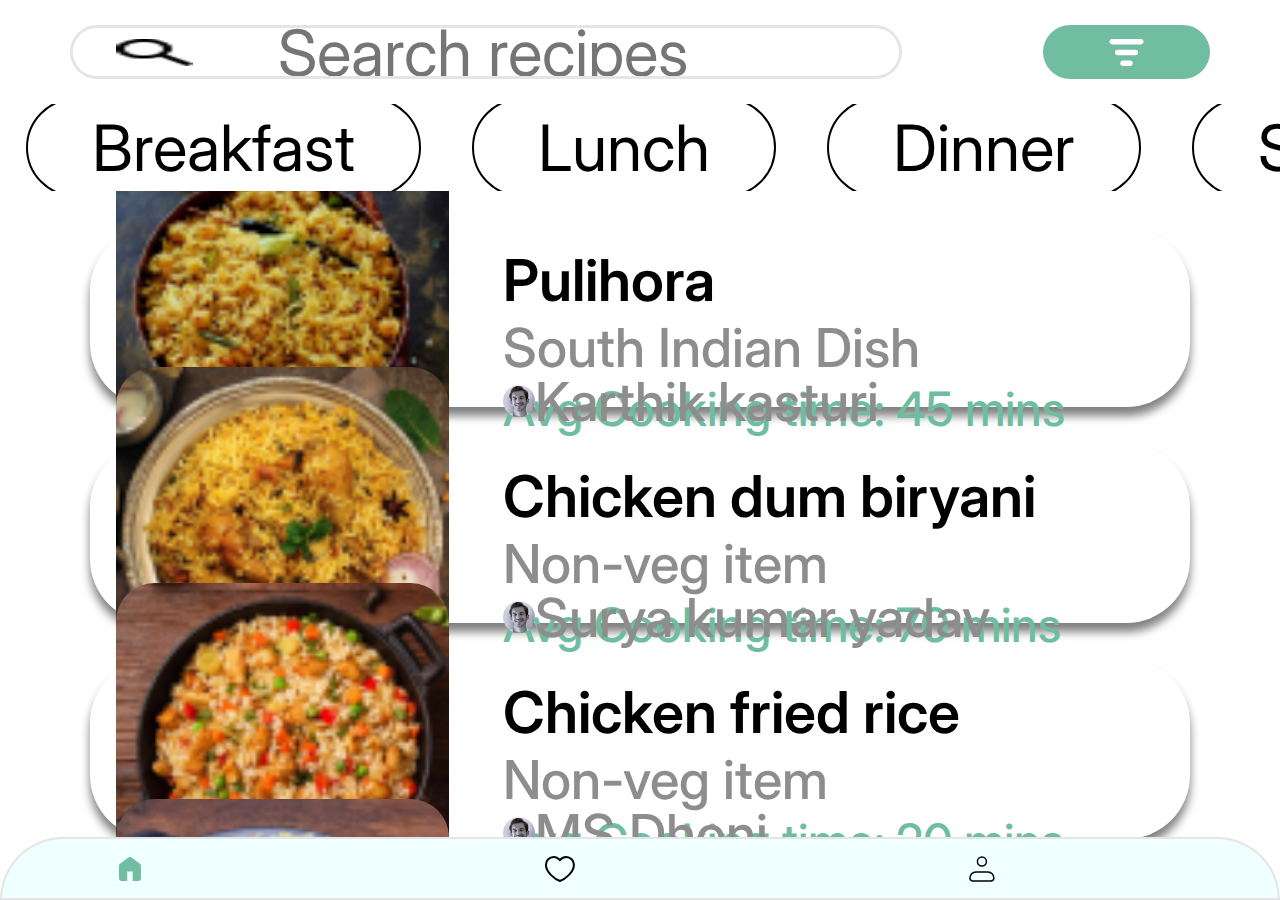
==== index.html @ 42c7aca4 "FifthUppdate" ====
<!DOCTYPE html>
<html lang="en">
<head>
    <meta charset="UTF-8">
    <meta name="viewport" content="width=device-width, initial-scale=1.0">
    <title>EatBetter</title>
    <link rel="stylesheet" href="CSS/reset.css">
    <link rel="stylesheet" href="CSS/style.css">
    <link rel="preconnect" href="https://fonts.googleapis.com">
    <link rel="preconnect" href="https://fonts.gstatic.com" crossorigin>
    <link href="https://fonts.googleapis.com/css2?family=Inter:wght@300;400;500&display=swap" rel="stylesheet">
</head>
<body>
    <section class="search-line">
        <div class="search">
            <img src="../IMG/loop.png" alt="" class="loop">
            <form action="" class="search-area">
                <input type="text" class="search-text" placeholder="Search recipes">
            </form>
        </div>
        <div class="search-button"> 
            <img src="../IMG/search.svg" alt="">
        </div>
    </section>

    <header class="meals">
        <div class="meal"><p>Breakfast</p></div>
        <div class="meal"><p>Lunch</p></div>
        <div class="meal"><p>Dinner</p></div>
        <div class="meal"><p>Supper</p></div>
    </header>

    <main>
        <div class="card" name="Pulihora">
            <section class="card-image">
                <img src="../IMG/Pulihora.png" alt="">
            </section>
            <section class="about">
                <header class="card-header">Pulihora</header>
                <section class="card-main">
                    <p class="dish-nation">South Indian Dish</p>
                    <p class="time-cooking">Avg Cooking time: 45 mins</p>
                </section>
                <footer class="card-footer">
                    <img src="../IMG/Ellipse 18.png" alt="" class="profile">
                    <p class="dish-maker">Karthik kasturi</p>
                </footer>
            </section>
        </div>
        <div class="card" name="Chicken dum biryani">
            <section class="card-image">
                <img src="../IMG/Chicken dum biryani.png" alt="">
            </section>
            <section class="about">
                <header class="card-header">Chicken dum biryani</header>
                <section class="card-main">
                    <p class="dish-nation">Non-veg item</p>
                    <p class="time-cooking">Avg Cooking time: 70 mins</p>
                </section>
                <footer class="card-footer">
                    <img src="../IMG/Ellipse 18.png" alt="" class="profile">
                    <p class="dish-maker">Surya kumar yadav</p>
                </footer>
            </section>
        </div>
        <div class="card" name="Chicken fried rice">
            <section class="card-image">
                <img src="../IMG/Chicken fried rice.png" alt="">
            </section>
            <section class="about">
                <header class="card-header">Chicken fried rice</header>
                <section class="card-main">
                    <p class="dish-nation">Non-veg item</p>
                    <p class="time-cooking">Avg Cooking time: 20 mins</p>
                </section>
                <footer class="card-footer">
                    <img src="../IMG/Ellipse 18.png" alt="" class="profile">
                    <p class="dish-maker">MS Dhoni</p>
                </footer>
            </section>
        </div>
        <div class="card" name="Kaju biryani">
            <section class="card-image">
                <img src="../IMG/Kaju biryani.png" alt="">
            </section>
            <section class="about">
                <header class="card-header">Kaju biryani</header>
                <section class="card-main">
                    <p class="dish-nation">South Indian Dish</p>
                    <p class="time-cooking">Avg Cooking time: 35 mins</p>
                </section>
                <footer class="card-footer">
                    <img src="../IMG/Ellipse 18.png" alt="" class="profile" >
                    <p class="dish-maker">Shanky</p>
                </footer>
            </section>
        </div>
        <div class="card" name="Borsch">
            <section class="card-image">
                <img src="../IMG/Borsch.jpg" alt="">
            </section>
            <section class="about">
                <header class="card-header">Borsch</header>
                <section class="card-main">
                    <p class="dish-nation">a Real Slavian Dish</p>
                    <p class="time-cooking">Avg Cooking time: 60 mins</p>
                </section>
                <footer class="card-footer">
                    <img src="../IMG/Ellipse 18.png" alt="" class="profile" >
                    <p class="dish-maker">Babushka</p>
                </footer>
            </section>
        </div>
    </main>

    <footer class="main-footer">
        <div class="chapter"><img src="../IMG/Vector.svg" alt=""></div>
        <div class="chapter"><img src="../IMG/Vector-1.svg" alt=""></div>
        <div class="chapter"><img src="../IMG/personPage.svg" alt=""></div>
    </footer>

    <script src="JS/script.js"></script>
</body>
</html>
---- CSS/style.css ----
body{
    height: 100vh;
    width: 100vw;
    display: flex;
    flex-direction: column;
    justify-content: space-between;
    padding-bottom: 7vh;
}

.main-footer{
    position: fixed;
    bottom: 0;
    left: 0;
    width: 100%;
    height: 7vh;
    display: flex;
    justify-content: space-around;
    align-items: center;
    border: 2px solid #E5E5E5;
    border-radius: 5vw 5vw 0px 0px;
    background-color: azure;
}

.chapter{
    width: 15vw;
}

.search-line{
    height: 12vh;
    width: 100%;
    display: flex;
    justify-content: space-around;
    align-items: center;
}

.search{
    width: 65vw;
    height: 6vh;
    border-radius: 4vw;
    border: 3px solid #E5E5E5;
    display: flex;
    justify-content: space-around;
    align-items: center;
}

.search-button{
    width: 13vw;
    height: 6vh;
    background-color: #70BDA1;
    border-radius: 3vw;
    display: flex;
    justify-content: center;
    align-items: center;
}

.search-button img{
    width: 50%;
    height: 50%;
}

.loop{
    width: 6vw;
    height: 3vh;
}

.search-area{
    width: 70%;
    height: 100%;
}

.meals{
    height: 10vh;
    width: 100%;
    display: flex;
    align-items: center;
    overflow: scroll;
}

.meal{
    padding: 1vh 5vw;
    border-radius: 5vw;
    border: 2px solid black;
    margin: 0 2vw;
}

.meal p{
    font-size: 5vw;
    font-family: 'Inter', sans-serif;
}

main{
    height: 80%;
}

.search-text{
    width: 97%;
    height: 100%;
    font-size: 5vw;
    font-family: 'Inter', sans-serif;
}

.display-none{
    display: none !important;
}

.card{
    display: block;
    margin: 4vh 0vw ;
    width: 100%;
    height: 20vh;
    border-radius: 5vw;
    display: flex;
    justify-content: space-around;
    box-shadow: 0vw 1vh 10px grey;
    background-color: white;
}
.card-header {
    font-family: 'Inter', sans-serif;
    font-weight: 600;
    font-size: 4.5vw;
}

.dish-nation, .dish-maker{
    font-family: 'Inter', sans-serif;
    font-weight: 500;
    font-size: 4.2vw;
    color: #8D8D8D;
}

.time-cooking{
    font-family: 'Inter', sans-serif;
    font-weight: 500;
    font-size: 3.7vw;
    color: #6FBDA1;
}


.about{
    width: 60%;
    height: 100%;
    padding: 2vh 0vw;
    display: flex;
    flex-direction: column;
    justify-content: space-between;
}

.card-image{
    display: flex;
    align-items: center;
}
.card-main{
    height: 45%;
    display: flex;
    flex-direction: column;
    justify-content: space-around;
}

.card-image img{
    width: 26vw;
    border-radius: 3vw;
}

.card-footer{
    height: 30%;
    display: flex;
    align-items: center;
}

main{
    overflow: scroll;
    padding: 0vh 7vw;
    width: 100%;
    
}
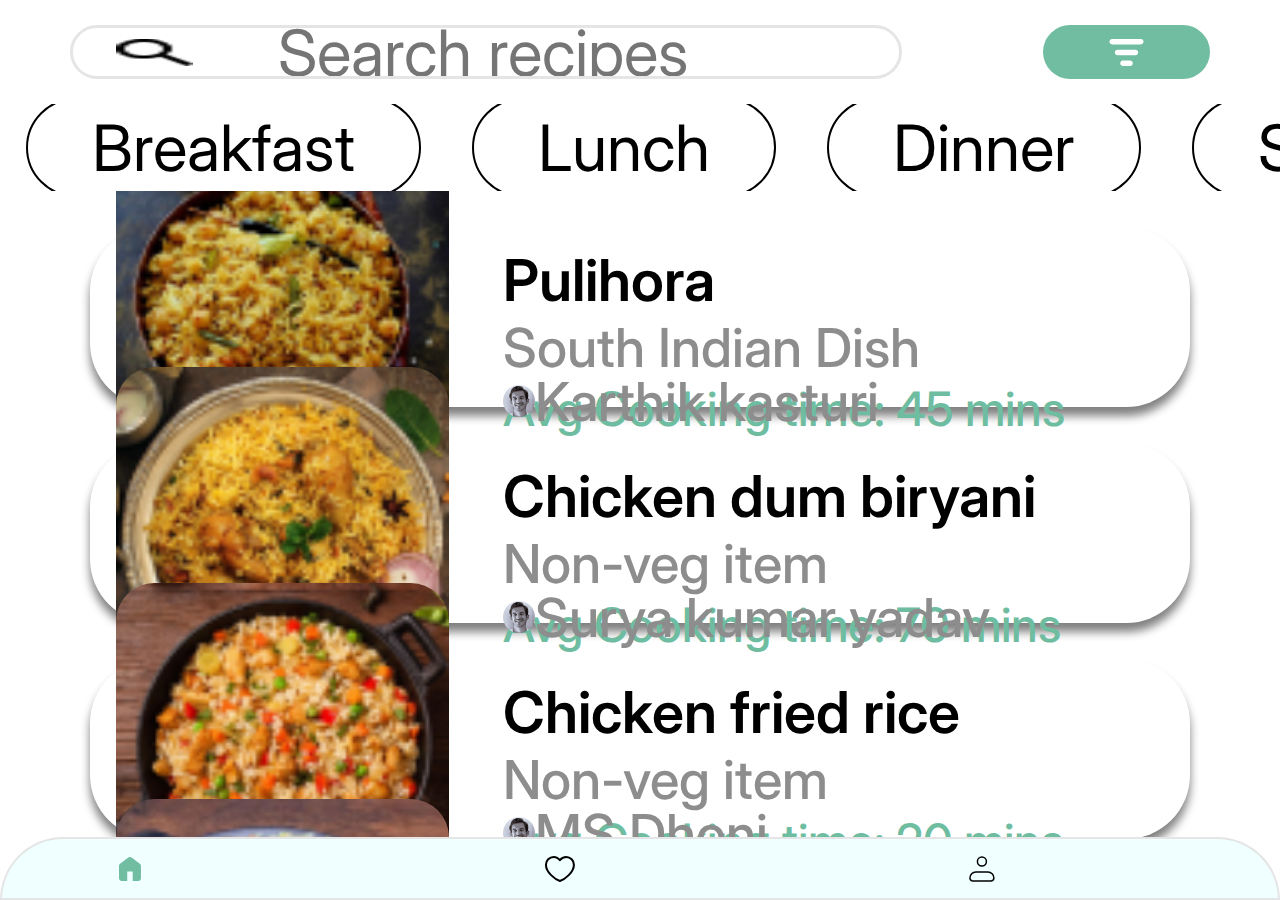
==== commit 6f178020: "SixthUppdate" ====
--- a/index.html
+++ b/index.html
@@ -13,13 +13,13 @@
 <body>
     <section class="search-line">
         <div class="search">
-            <img src="../IMG/loop.png" alt="" class="loop">
+            <img src="IMG/loop.png" alt="" class="loop">
             <form action="" class="search-area">
                 <input type="text" class="search-text" placeholder="Search recipes">
             </form>
         </div>
         <div class="search-button"> 
-            <img src="../IMG/search.svg" alt="">
+            <img src="IMG/search.svg" alt="">
         </div>
     </section>
 
@@ -33,7 +33,7 @@
     <main>
         <div class="card" name="Pulihora">
             <section class="card-image">
-                <img src="../IMG/Pulihora.png" alt="">
+                <img src="IMG/Pulihora.png" alt="">
             </section>
             <section class="about">
                 <header class="card-header">Pulihora</header>
@@ -42,14 +42,14 @@
                     <p class="time-cooking">Avg Cooking time: 45 mins</p>
                 </section>
                 <footer class="card-footer">
-                    <img src="../IMG/Ellipse 18.png" alt="" class="profile">
+                    <img src="IMG/Ellipse 18.png" alt="" class="profile">
                     <p class="dish-maker">Karthik kasturi</p>
                 </footer>
             </section>
         </div>
         <div class="card" name="Chicken dum biryani">
             <section class="card-image">
-                <img src="../IMG/Chicken dum biryani.png" alt="">
+                <img src="IMG/Chicken dum biryani.png" alt="">
             </section>
             <section class="about">
                 <header class="card-header">Chicken dum biryani</header>
@@ -58,14 +58,14 @@
                     <p class="time-cooking">Avg Cooking time: 70 mins</p>
                 </section>
                 <footer class="card-footer">
-                    <img src="../IMG/Ellipse 18.png" alt="" class="profile">
+                    <img src="IMG/Ellipse 18.png" alt="" class="profile">
                     <p class="dish-maker">Surya kumar yadav</p>
                 </footer>
             </section>
         </div>
         <div class="card" name="Chicken fried rice">
             <section class="card-image">
-                <img src="../IMG/Chicken fried rice.png" alt="">
+                <img src="IMG/Chicken fried rice.png" alt="">
             </section>
             <section class="about">
                 <header class="card-header">Chicken fried rice</header>
@@ -74,14 +74,14 @@
                     <p class="time-cooking">Avg Cooking time: 20 mins</p>
                 </section>
                 <footer class="card-footer">
-                    <img src="../IMG/Ellipse 18.png" alt="" class="profile">
+                    <img src="IMG/Ellipse 18.png" alt="" class="profile">
                     <p class="dish-maker">MS Dhoni</p>
                 </footer>
             </section>
         </div>
         <div class="card" name="Kaju biryani">
             <section class="card-image">
-                <img src="../IMG/Kaju biryani.png" alt="">
+                <img src="IMG/Kaju biryani.png" alt="">
             </section>
             <section class="about">
                 <header class="card-header">Kaju biryani</header>
@@ -90,14 +90,14 @@
                     <p class="time-cooking">Avg Cooking time: 35 mins</p>
                 </section>
                 <footer class="card-footer">
-                    <img src="../IMG/Ellipse 18.png" alt="" class="profile" >
+                    <img src="IMG/Ellipse 18.png" alt="" class="profile" >
                     <p class="dish-maker">Shanky</p>
                 </footer>
             </section>
         </div>
         <div class="card" name="Borsch">
             <section class="card-image">
-                <img src="../IMG/Borsch.jpg" alt="">
+                <img src="IMG/Borsch.jpg" alt="">
             </section>
             <section class="about">
                 <header class="card-header">Borsch</header>
@@ -106,7 +106,7 @@
                     <p class="time-cooking">Avg Cooking time: 60 mins</p>
                 </section>
                 <footer class="card-footer">
-                    <img src="../IMG/Ellipse 18.png" alt="" class="profile" >
+                    <img src="IMG/Ellipse 18.png" alt="" class="profile" >
                     <p class="dish-maker">Babushka</p>
                 </footer>
             </section>
@@ -114,9 +114,9 @@
     </main>
 
     <footer class="main-footer">
-        <div class="chapter"><img src="../IMG/Vector.svg" alt=""></div>
-        <div class="chapter"><img src="../IMG/Vector-1.svg" alt=""></div>
-        <div class="chapter"><img src="../IMG/personPage.svg" alt=""></div>
+        <div class="chapter"><img src="IMG/Vector.svg" alt=""></div>
+        <div class="chapter"><img src="IMG/Vector-1.svg" alt=""></div>
+        <div class="chapter"><img src="IMG/personPage.svg" alt=""></div>
     </footer>
 
     <script src="JS/script.js"></script>
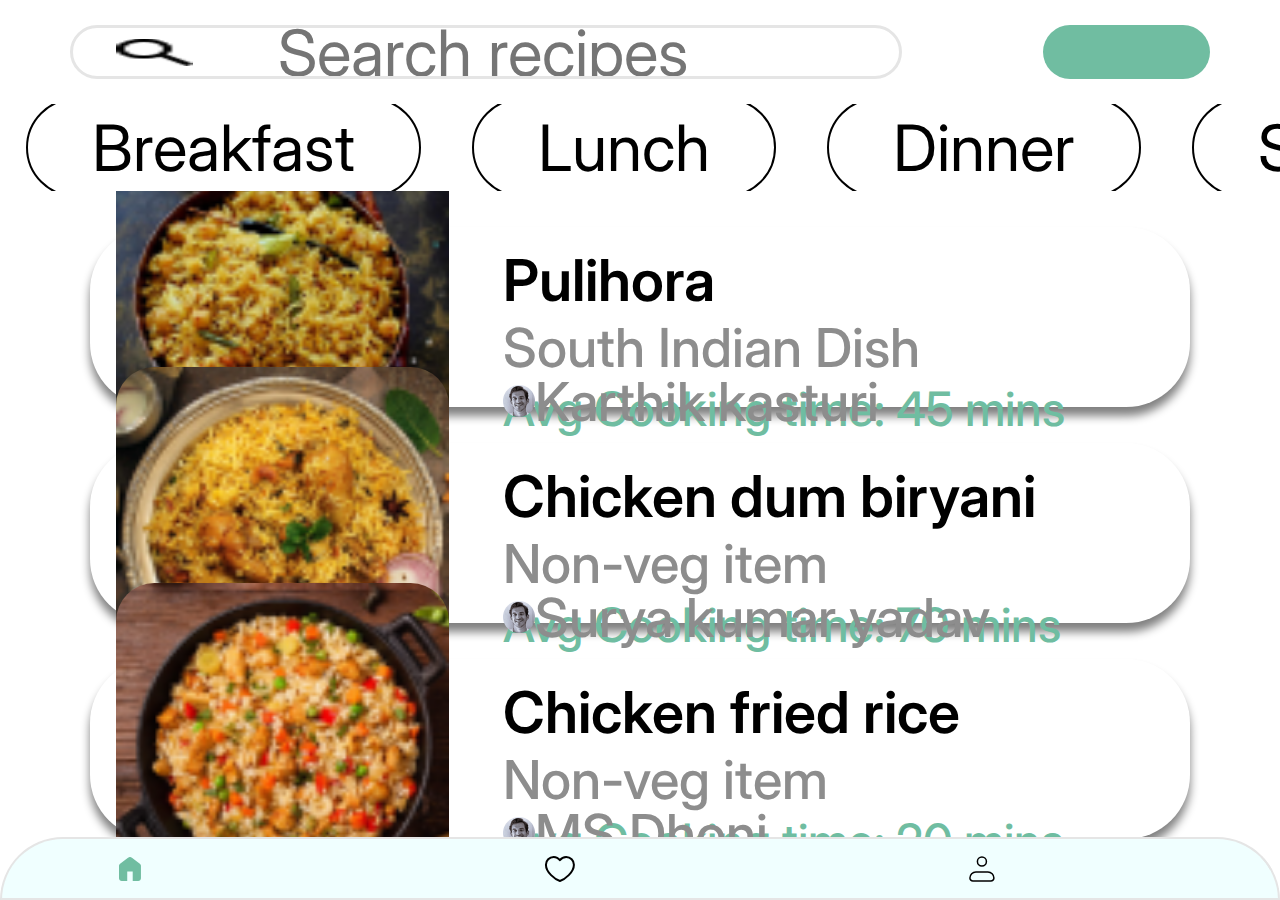
==== commit 36d25bb1: "7" ====
--- a/index.html
+++ b/index.html
@@ -13,13 +13,13 @@
 <body>
     <section class="search-line">
         <div class="search">
-            <img src="IMG/loop.png" alt="" class="loop">
+            <img src="/IMG/loop.png" alt="" class="loop">
             <form action="" class="search-area">
                 <input type="text" class="search-text" placeholder="Search recipes">
             </form>
         </div>
         <div class="search-button"> 
-            <img src="IMG/search.svg" alt="">
+            
         </div>
     </section>
 
@@ -33,7 +33,7 @@
     <main>
         <div class="card" name="Pulihora">
             <section class="card-image">
-                <img src="IMG/Pulihora.png" alt="">
+                <img src="/IMG/Pulihora.png" alt="">
             </section>
             <section class="about">
                 <header class="card-header">Pulihora</header>
@@ -42,14 +42,14 @@
                     <p class="time-cooking">Avg Cooking time: 45 mins</p>
                 </section>
                 <footer class="card-footer">
-                    <img src="IMG/Ellipse 18.png" alt="" class="profile">
+                    <img src="/IMG/Ellipse 18.png" alt="" class="profile">
                     <p class="dish-maker">Karthik kasturi</p>
                 </footer>
             </section>
         </div>
         <div class="card" name="Chicken dum biryani">
             <section class="card-image">
-                <img src="IMG/Chicken dum biryani.png" alt="">
+                <img src="/IMG/Chicken dum biryani.png" alt="">
             </section>
             <section class="about">
                 <header class="card-header">Chicken dum biryani</header>
@@ -58,14 +58,14 @@
                     <p class="time-cooking">Avg Cooking time: 70 mins</p>
                 </section>
                 <footer class="card-footer">
-                    <img src="IMG/Ellipse 18.png" alt="" class="profile">
+                    <img src="/IMG/Ellipse 18.png" alt="" class="profile">
                     <p class="dish-maker">Surya kumar yadav</p>
                 </footer>
             </section>
         </div>
         <div class="card" name="Chicken fried rice">
             <section class="card-image">
-                <img src="IMG/Chicken fried rice.png" alt="">
+                <img src="/IMG/Chicken fried rice.png" alt="">
             </section>
             <section class="about">
                 <header class="card-header">Chicken fried rice</header>
@@ -74,14 +74,14 @@
                     <p class="time-cooking">Avg Cooking time: 20 mins</p>
                 </section>
                 <footer class="card-footer">
-                    <img src="IMG/Ellipse 18.png" alt="" class="profile">
+                    <img src="/IMG/Ellipse 18.png" alt="" class="profile">
                     <p class="dish-maker">MS Dhoni</p>
                 </footer>
             </section>
         </div>
         <div class="card" name="Kaju biryani">
             <section class="card-image">
-                <img src="IMG/Kaju biryani.png" alt="">
+                <img src="/MG/Kaju biryani.png" alt="">
             </section>
             <section class="about">
                 <header class="card-header">Kaju biryani</header>
@@ -90,14 +90,14 @@
                     <p class="time-cooking">Avg Cooking time: 35 mins</p>
                 </section>
                 <footer class="card-footer">
-                    <img src="IMG/Ellipse 18.png" alt="" class="profile" >
+                    <img src="/IMG/Ellipse 18.png" alt="" class="profile" >
                     <p class="dish-maker">Shanky</p>
                 </footer>
             </section>
         </div>
         <div class="card" name="Borsch">
             <section class="card-image">
-                <img src="IMG/Borsch.jpg" alt="">
+                <img src="/IMG/Borsch.jpg" alt="">
             </section>
             <section class="about">
                 <header class="card-header">Borsch</header>
@@ -106,7 +106,7 @@
                     <p class="time-cooking">Avg Cooking time: 60 mins</p>
                 </section>
                 <footer class="card-footer">
-                    <img src="IMG/Ellipse 18.png" alt="" class="profile" >
+                    <img src="/IMG/Ellipse 18.png" alt="" class="profile" >
                     <p class="dish-maker">Babushka</p>
                 </footer>
             </section>
@@ -114,9 +114,9 @@
     </main>
 
     <footer class="main-footer">
-        <div class="chapter"><img src="IMG/Vector.svg" alt=""></div>
-        <div class="chapter"><img src="IMG/Vector-1.svg" alt=""></div>
-        <div class="chapter"><img src="IMG/personPage.svg" alt=""></div>
+        <div class="chapter"><img src="/IMG/Vector.svg" alt=""></div>
+        <div class="chapter"><img src="/IMG/Vector-1.svg" alt=""></div>
+        <div class="chapter"><img src="/IMG/personPage.svg" alt=""></div>
     </footer>
 
     <script src="JS/script.js"></script>
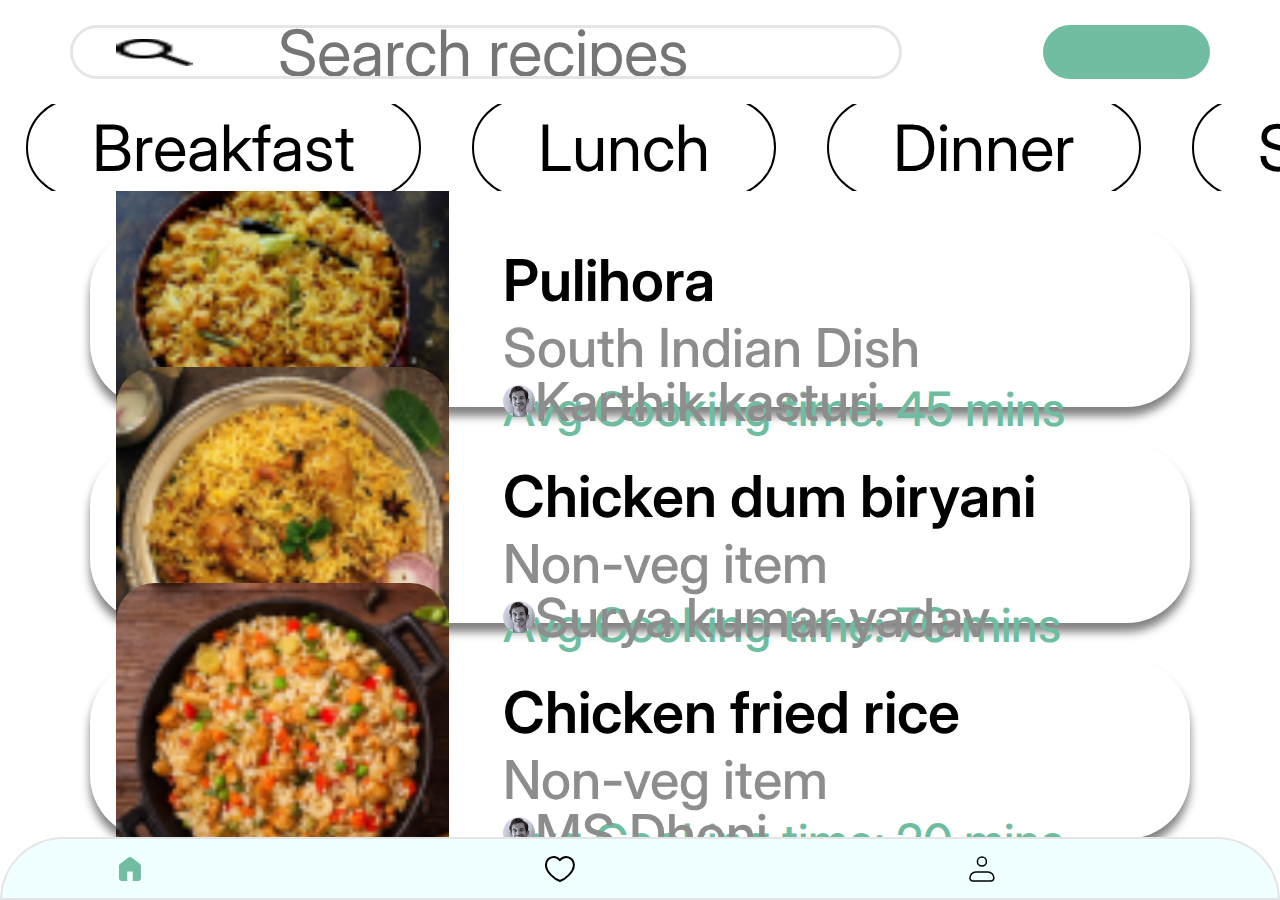
==== commit b46dfb8e: "8" ====
--- a/index.html
+++ b/index.html
@@ -13,7 +13,7 @@
 <body>
     <section class="search-line">
         <div class="search">
-            <img src="/IMG/loop.png" alt="" class="loop">
+            <img src="IMG/loop.png" alt="" class="loop">
             <form action="" class="search-area">
                 <input type="text" class="search-text" placeholder="Search recipes">
             </form>
@@ -33,7 +33,7 @@
     <main>
         <div class="card" name="Pulihora">
             <section class="card-image">
-                <img src="/IMG/Pulihora.png" alt="">
+                <img src="IMG/Pulihora.png" alt="">
             </section>
             <section class="about">
                 <header class="card-header">Pulihora</header>
@@ -42,14 +42,14 @@
                     <p class="time-cooking">Avg Cooking time: 45 mins</p>
                 </section>
                 <footer class="card-footer">
-                    <img src="/IMG/Ellipse 18.png" alt="" class="profile">
+                    <img src="IMG/Ellipse 18.png" alt="" class="profile">
                     <p class="dish-maker">Karthik kasturi</p>
                 </footer>
             </section>
         </div>
         <div class="card" name="Chicken dum biryani">
             <section class="card-image">
-                <img src="/IMG/Chicken dum biryani.png" alt="">
+                <img src="IMG/Chicken dum biryani.png" alt="">
             </section>
             <section class="about">
                 <header class="card-header">Chicken dum biryani</header>
@@ -58,14 +58,14 @@
                     <p class="time-cooking">Avg Cooking time: 70 mins</p>
                 </section>
                 <footer class="card-footer">
-                    <img src="/IMG/Ellipse 18.png" alt="" class="profile">
+                    <img src="IMG/Ellipse 18.png" alt="" class="profile">
                     <p class="dish-maker">Surya kumar yadav</p>
                 </footer>
             </section>
         </div>
         <div class="card" name="Chicken fried rice">
             <section class="card-image">
-                <img src="/IMG/Chicken fried rice.png" alt="">
+                <img src="IMG/Chicken fried rice.png" alt="">
             </section>
             <section class="about">
                 <header class="card-header">Chicken fried rice</header>
@@ -74,14 +74,14 @@
                     <p class="time-cooking">Avg Cooking time: 20 mins</p>
                 </section>
                 <footer class="card-footer">
-                    <img src="/IMG/Ellipse 18.png" alt="" class="profile">
+                    <img src="IMG/Ellipse 18.png" alt="" class="profile">
                     <p class="dish-maker">MS Dhoni</p>
                 </footer>
             </section>
         </div>
         <div class="card" name="Kaju biryani">
             <section class="card-image">
-                <img src="/MG/Kaju biryani.png" alt="">
+                <img src="MG/Kaju biryani.png" alt="">
             </section>
             <section class="about">
                 <header class="card-header">Kaju biryani</header>
@@ -90,14 +90,14 @@
                     <p class="time-cooking">Avg Cooking time: 35 mins</p>
                 </section>
                 <footer class="card-footer">
-                    <img src="/IMG/Ellipse 18.png" alt="" class="profile" >
+                    <img src="IMG/Ellipse 18.png" alt="" class="profile" >
                     <p class="dish-maker">Shanky</p>
                 </footer>
             </section>
         </div>
         <div class="card" name="Borsch">
             <section class="card-image">
-                <img src="/IMG/Borsch.jpg" alt="">
+                <img src="IMG/Borsch.jpg" alt="">
             </section>
             <section class="about">
                 <header class="card-header">Borsch</header>
@@ -106,7 +106,7 @@
                     <p class="time-cooking">Avg Cooking time: 60 mins</p>
                 </section>
                 <footer class="card-footer">
-                    <img src="/IMG/Ellipse 18.png" alt="" class="profile" >
+                    <img src="IMG/Ellipse 18.png" alt="" class="profile" >
                     <p class="dish-maker">Babushka</p>
                 </footer>
             </section>
@@ -114,9 +114,9 @@
     </main>
 
     <footer class="main-footer">
-        <div class="chapter"><img src="/IMG/Vector.svg" alt=""></div>
-        <div class="chapter"><img src="/IMG/Vector-1.svg" alt=""></div>
-        <div class="chapter"><img src="/IMG/personPage.svg" alt=""></div>
+        <div class="chapter"><img src="IMG/Vector.svg" alt=""></div>
+        <div class="chapter"><img src="IMG/Vector-1.svg" alt=""></div>
+        <div class="chapter"><img src="IMG/personPage.svg" alt=""></div>
     </footer>
 
     <script src="JS/script.js"></script>
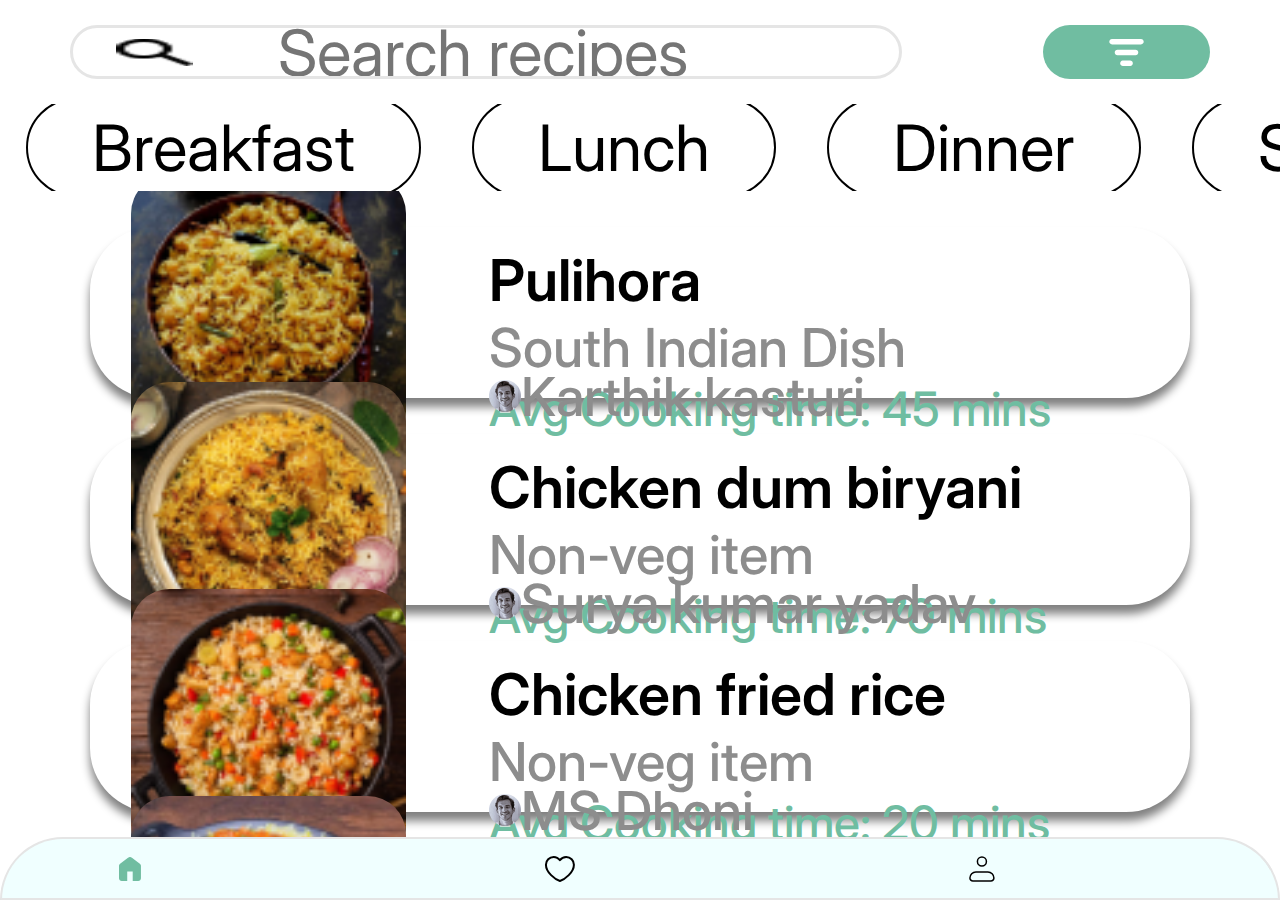
==== commit dbb1ee72: "Beta-Changes" ====
--- a/index.html
+++ b/index.html
@@ -13,13 +13,13 @@
 <body>
     <section class="search-line">
         <div class="search">
-            <img src="IMG/loop.png" alt="" class="loop">
+            <img src="/IMG/loop.png" alt="" class="loop">
             <form action="" class="search-area">
                 <input type="text" class="search-text" placeholder="Search recipes">
             </form>
         </div>
         <div class="search-button"> 
-            
+            <img src="/IMG/Search-Button -IMG.svg" alt="">
         </div>
     </section>
 
@@ -81,7 +81,7 @@
         </div>
         <div class="card" name="Kaju biryani">
             <section class="card-image">
-                <img src="MG/Kaju biryani.png" alt="">
+                <img src="/IMG/Kaju biryani.png" alt="">
             </section>
             <section class="about">
                 <header class="card-header">Kaju biryani</header>
--- a/CSS/style.css
+++ b/CSS/style.css
@@ -54,7 +54,7 @@
 }
 
 .search-button img{
-    width: 50%;
+    width: 40%;
     height: 50%;
 }
 
@@ -107,10 +107,11 @@
     display: block;
     margin: 4vh 0vw ;
     width: 100%;
-    height: 20vh;
+    height: 19vh;
     border-radius: 5vw;
     display: flex;
     justify-content: space-around;
+    align-items: center;
     box-shadow: 0vw 1vh 10px grey;
     background-color: white;
 }
@@ -147,6 +148,8 @@
 .card-image{
     display: flex;
     align-items: center;
+    width: 25%;
+    height: 90%;
 }
 .card-main{
     height: 45%;
@@ -156,7 +159,7 @@
 }
 
 .card-image img{
-    width: 26vw;
+    width: 100%;
     border-radius: 3vw;
 }
 
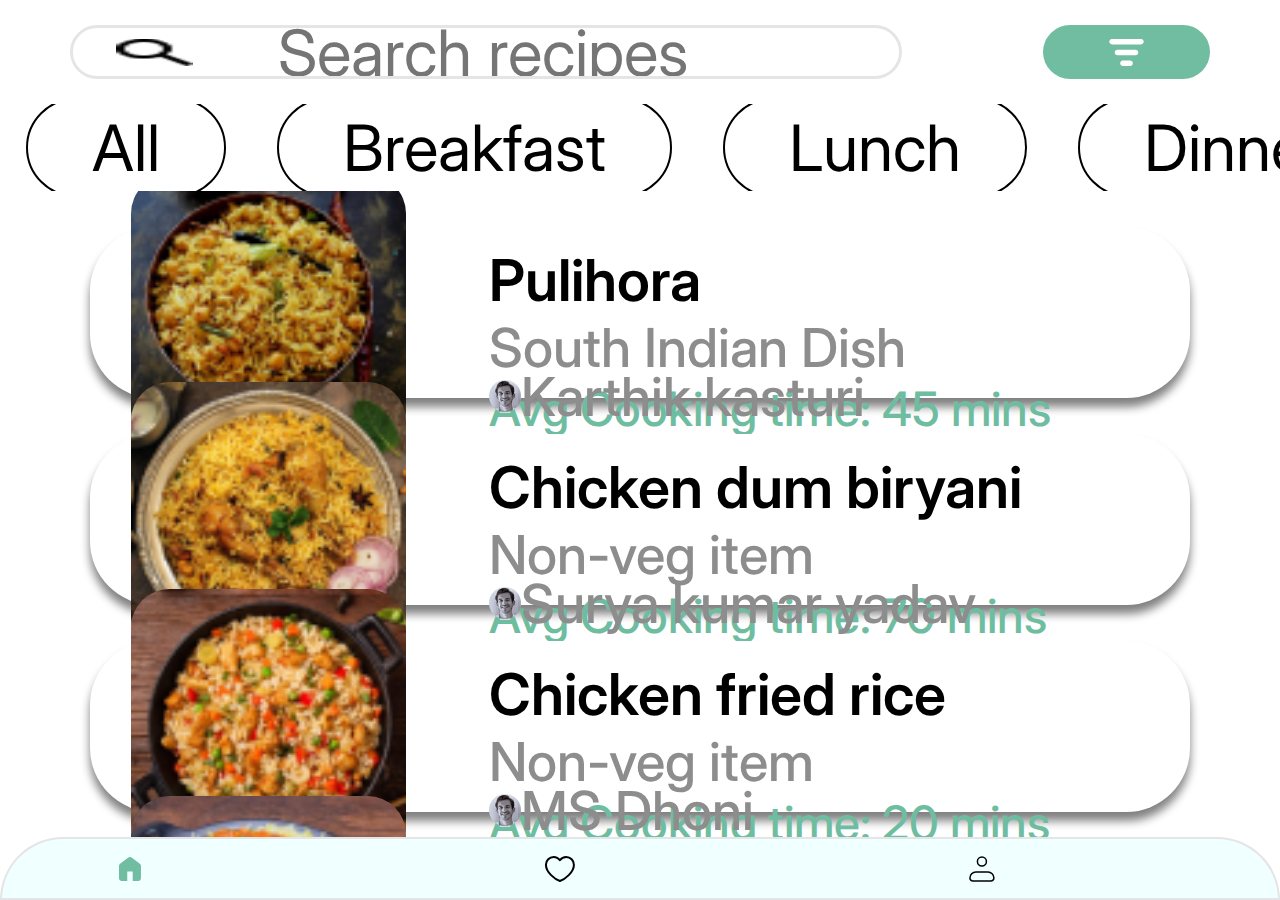
==== commit a901df55: "Release" ====
--- a/index.html
+++ b/index.html
@@ -24,14 +24,15 @@
     </section>
 
     <header class="meals">
-        <div class="meal"><p>Breakfast</p></div>
-        <div class="meal"><p>Lunch</p></div>
-        <div class="meal"><p>Dinner</p></div>
-        <div class="meal"><p>Supper</p></div>
+        <div class="meal" id="All"><p>All</p></div>
+        <div class="meal" id="Breakfast"><p>Breakfast</p></div>
+        <div class="meal" id="Lunch"><p>Lunch</p></div>
+        <div class="meal" id="Dinner"><p>Dinner</p></div>
+        <div class="meal" id="Supper"><p>Supper</p></div>
     </header>
 
     <main>
-        <div class="card" name="Pulihora">
+        <div class="card" name="Pulihora" mealType="Dinner">
             <section class="card-image">
                 <img src="IMG/Pulihora.png" alt="">
             </section>
@@ -47,7 +48,7 @@
                 </footer>
             </section>
         </div>
-        <div class="card" name="Chicken dum biryani">
+        <div class="card" name="Chicken dum biryani"mealType="Breakfast">
             <section class="card-image">
                 <img src="IMG/Chicken dum biryani.png" alt="">
             </section>
@@ -63,7 +64,7 @@
                 </footer>
             </section>
         </div>
-        <div class="card" name="Chicken fried rice">
+        <div class="card" name="Chicken fried rice" mealType="Supper">
             <section class="card-image">
                 <img src="IMG/Chicken fried rice.png" alt="">
             </section>
@@ -79,7 +80,7 @@
                 </footer>
             </section>
         </div>
-        <div class="card" name="Kaju biryani">
+        <div class="card" name="Kaju biryani" mealType="Dinner">
             <section class="card-image">
                 <img src="/IMG/Kaju biryani.png" alt="">
             </section>
@@ -95,7 +96,7 @@
                 </footer>
             </section>
         </div>
-        <div class="card" name="Borsch">
+        <div class="card" name="Borsch" mealType="Lunch">
             <section class="card-image">
                 <img src="IMG/Borsch.jpg" alt="">
             </section>
--- a/CSS/style.css
+++ b/CSS/style.css
@@ -76,11 +76,18 @@
     overflow: scroll;
 }
 
+
 .meal{
     padding: 1vh 5vw;
     border-radius: 5vw;
     border: 2px solid black;
     margin: 0 2vw;
+}
+
+.meal-clicked{
+    background-color: #6FBDA1;
+    border: 2px solid #6FBDA1;
+    color: white;
 }
 
 .meal p{
@@ -114,7 +121,15 @@
     align-items: center;
     box-shadow: 0vw 1vh 10px grey;
     background-color: white;
+    transform: scale(1);
+    transition-duration: 0.3s;
 }
+
+.card:hover{
+    transform: scale(1.07);
+    transition-duration: 0.3s;
+}
+
 .card-header {
     font-family: 'Inter', sans-serif;
     font-weight: 600;
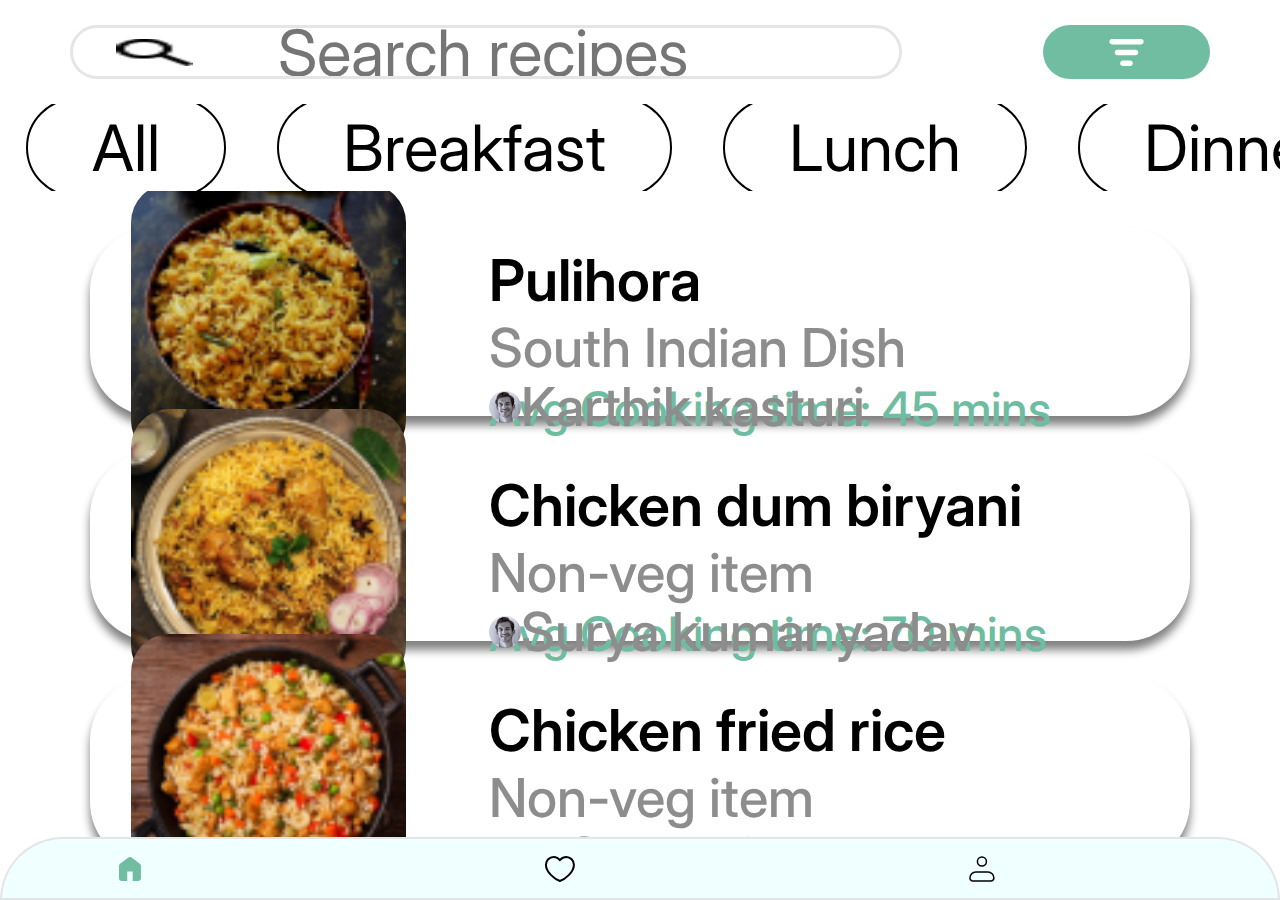
==== commit 5089371f: "Release1.1" ====
--- a/index.html
+++ b/index.html
@@ -13,13 +13,13 @@
 <body>
     <section class="search-line">
         <div class="search">
-            <img src="/IMG/loop.png" alt="" class="loop">
+            <img src="IMG/loop.png" alt="" class="loop">
             <form action="" class="search-area">
                 <input type="text" class="search-text" placeholder="Search recipes">
             </form>
         </div>
         <div class="search-button"> 
-            <img src="/IMG/Search-Button -IMG.svg" alt="">
+            <img src="IMG/Search-Button -IMG.svg" alt="">
         </div>
     </section>
 
@@ -82,7 +82,7 @@
         </div>
         <div class="card" name="Kaju biryani" mealType="Dinner">
             <section class="card-image">
-                <img src="/IMG/Kaju biryani.png" alt="">
+                <img src="IMG/Kaju biryani.png" alt="">
             </section>
             <section class="about">
                 <header class="card-header">Kaju biryani</header>
--- a/CSS/style.css
+++ b/CSS/style.css
@@ -114,7 +114,7 @@
     display: block;
     margin: 4vh 0vw ;
     width: 100%;
-    height: 19vh;
+    height: 21vh;
     border-radius: 5vw;
     display: flex;
     justify-content: space-around;
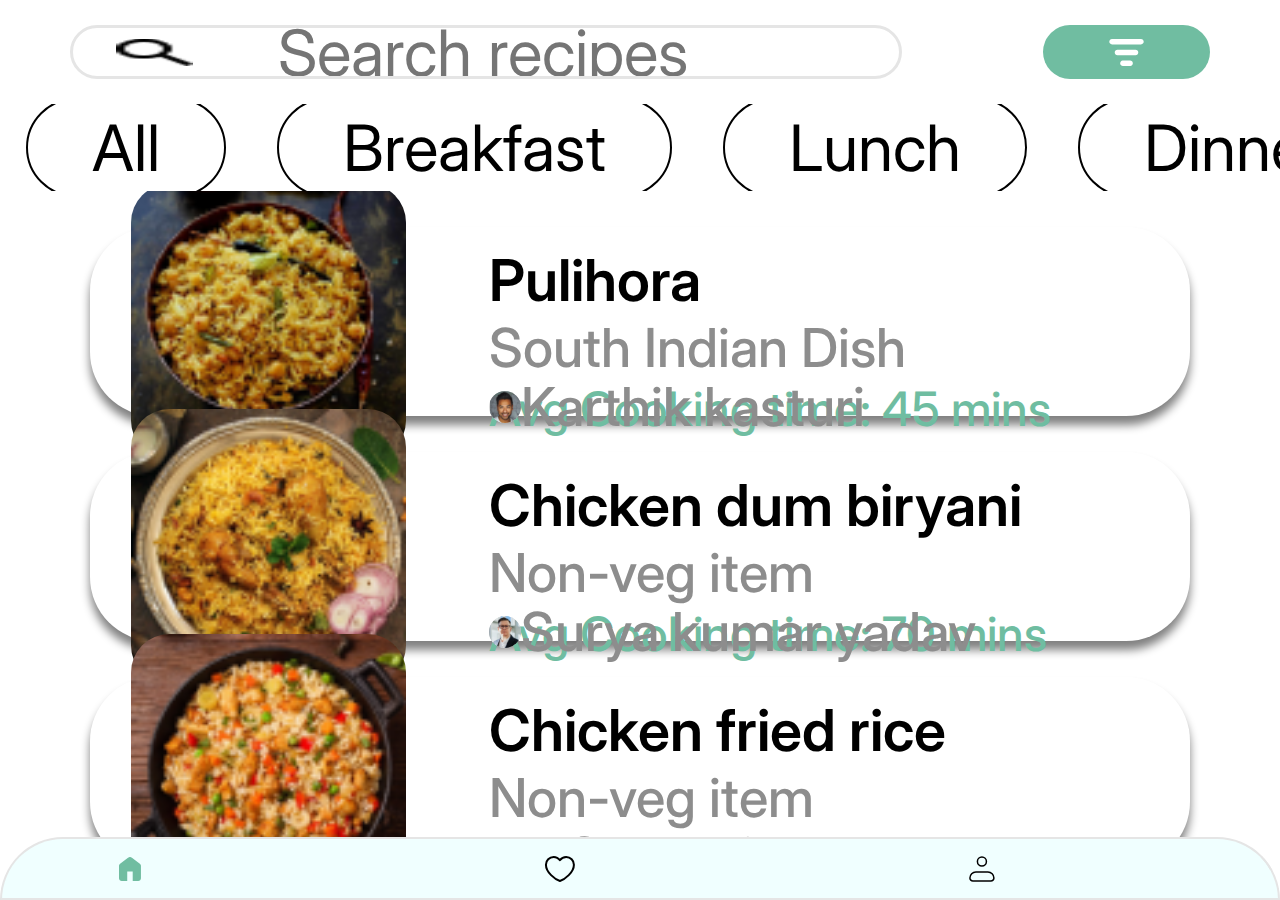
==== commit 2d961e21: "Release1.2" ====
--- a/index.html
+++ b/index.html
@@ -43,7 +43,7 @@
                     <p class="time-cooking">Avg Cooking time: 45 mins</p>
                 </section>
                 <footer class="card-footer">
-                    <img src="IMG/Ellipse 18.png" alt="" class="profile">
+                    <img src="IMG/man.svg" alt="" class="profile">
                     <p class="dish-maker">Karthik kasturi</p>
                 </footer>
             </section>
@@ -59,7 +59,7 @@
                     <p class="time-cooking">Avg Cooking time: 70 mins</p>
                 </section>
                 <footer class="card-footer">
-                    <img src="IMG/Ellipse 18.png" alt="" class="profile">
+                    <img src="IMG/man1.svg" alt="" class="profile">
                     <p class="dish-maker">Surya kumar yadav</p>
                 </footer>
             </section>
@@ -91,7 +91,7 @@
                     <p class="time-cooking">Avg Cooking time: 35 mins</p>
                 </section>
                 <footer class="card-footer">
-                    <img src="IMG/Ellipse 18.png" alt="" class="profile" >
+                    <img src="IMG/man2.svg" alt="" class="profile" >
                     <p class="dish-maker">Shanky</p>
                 </footer>
             </section>
